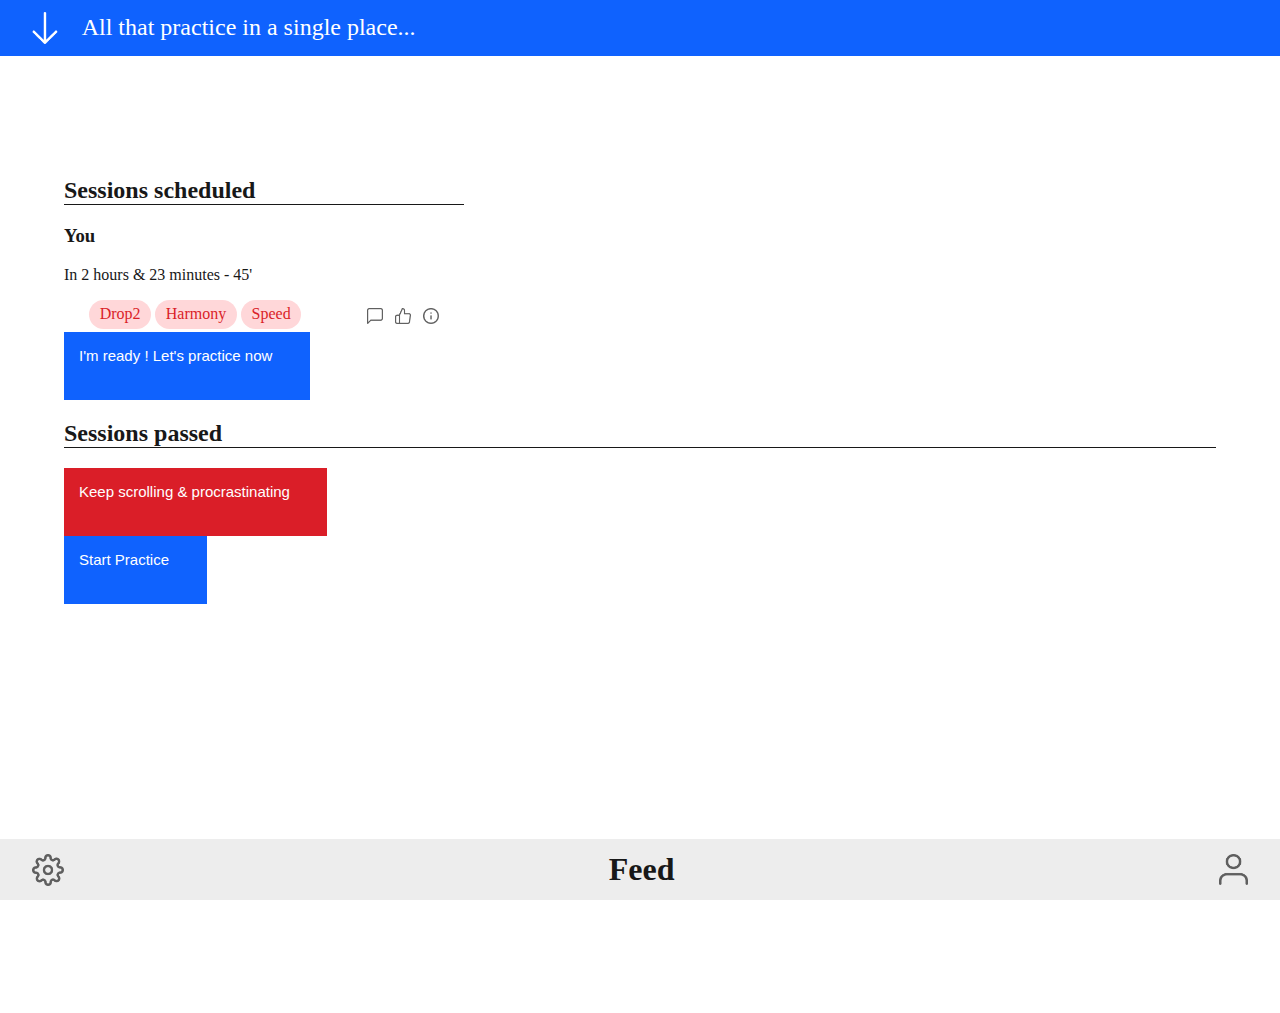
==== home.html @ fa9ef2a2 "feat: add content & basic styles to home/feed page" ====
<!DOCTYPE html>
<html lang="en">
<head>
    <meta charset="UTF-8">
    <meta http-equiv="X-UA-Compatible" content="IE=edge">
    <meta name="viewport" content="width=device-width, initial-scale=1.0">

    <link rel="stylesheet" href="assets/css/style.css">

    <title>PracticeLog - Home</title>
</head>
<body>

    <header class="headerMenu">
        <img class="mainMenus_img" src="assets/img/ico_arrow--white.png" alt="Header menu icon : it's an arrow pointing at the content on the bottom">
        <h2>All that practice in a single place...</h2>
    </header>
    
    <main id="home_main">
        <section class="home_scheduledSessSection">
            <h2 class="home_sectionH2">Sessions scheduled</h2>

            <div class="home_sessionItem">
                <div class="home_sessionItem_txt">
                    <h3 class="home_sessionItem_user">You</h3>
                    <p class="home_sessionItem_schedule">In 2 hours & 23 minutes - 45'</p>
                </div>

                <div class="home_sessionItem_bottomWrapper">
                    <div class="home_sessionItem_tagsWrapper">
                        <span class="home_sessionItem_tag sessionTag">Drop2</span>
                        <span class="home_sessionItem_tag sessionTag">Harmony</span>
                        <span class="home_sessionItem_tag sessionTag">Speed</span>
                    </div>
                    <div class="home_sessionItem_interactIcoWrapper">
                        <a href="" class="home_sessionItem_iconWrapper">
                            <img src="assets/img/ico_message--grey.png" alt="Message icon, use to comment">
                        </a>
                        <a href="" class="home_sessionItem_iconWrapper">
                            <img src="assets/img/ico_like--grey.png" alt="thumb up icon, use to like">
                        </a>
                        <a href="" class="home_sessionItem_iconWrapper">
                            <img src="assets/img/ico_info--grey.png" alt="help icon, use to see details">
                        </a> 
                    </div>
                </div>
            </div>

            <div class="home_scheduledSessSection_startWrapper">
                <button class="mainBtn">I'm ready ! Let's practice now</button>
            </div>
        </section>
        
        <section class="home_passedSessSection">
            <h2 class="home_sectionH2">Sessions passed</h2>

        </section>

        <nav class="home_startSection">
            <button class="mainBtn--red">Keep scrolling & procrastinating</button>
            <button class="mainBtn">Start Practice</button>
        </nav>
    </main>

    <footer class="footerMenu">
        <img class="mainMenus_img" src="assets/img/ico_settings--grey.png" alt="Settings icon">
        <h1>Feed</h1>
        <img class="mainMenus_img" src="assets/img/ico_user--grey.png" alt="User profile icon">
    </footer>

</body>
</html>
---- assets/css/style.css ----
/* COULEURS */
/* Position & Display classes */
.posFixed, .mainMenus, .headerMenu, .footerMenu, .footerMenu--welcome {
  position: fixed;
}

.posAbsolute, .login_formWrapper .login_registerLink::after {
  position: absolute;
}

.flexCol, .login_formWrapper {
  flex-direction: column;
}

/* Size & space classes */
.marginInlineCenter {
  margin-inline: auto;
}

.marginBlockCenter {
  margin-block: auto;
}

* {
  box-sizing: border-box;
}

html {
  min-height: 100vh;
  font-size: 62.5%;
}

body {
  min-height: inherit;
  margin: 0;
  padding: 0;
  position: relative;
  font-size: 16px;
  color: #181818;
}

.mainMenus, .footerMenu, .footerMenu--welcome, .headerMenu {
  width: 100%;
  padding: 0.75em 2em;
}
.mainMenus *, .footerMenu *, .footerMenu--welcome *, .headerMenu * {
  margin: 0;
}

.mainMenus_img {
  max-height: 2em;
}

.headerMenu {
  background-color: #0F62FE;
  top: 0;
  display: flex;
  justify-content: start;
  align-items: center;
  gap: 1.5em;
  color: white;
}
.headerMenu h1, .headerMenu h2, .headerMenu h3, .headerMenu h4, .headerMenu h5, .headerMenu h6 {
  font-weight: 300;
}
.headerMenu + main {
  margin-top: 12.5vh;
}

.footerMenu, .footerMenu--welcome {
  background-color: #EDEDED;
  bottom: 0;
  display: flex;
  justify-content: space-between;
  align-items: center;
  gap: 0;
}
.footerMenu--welcome {
  justify-content: center;
}

.mainInput {
  padding: 0.75em 0.5em;
  background-color: #EDEDED;
  border: none;
  border-bottom: 2px solid #D9D9D9;
  color: #838383;
}

label + .mainInput {
  margin-top: 0.75em;
}

.mainBtn, .mainBtn--red, .mainBtn--center, .mainBtn--noHeight {
  min-height: 4lh;
  padding: 1em;
  padding-right: 2.5em;
  display: flex;
  justify-content: start;
  align-items: start;
  gap: 0;
  border: none;
  background-color: #0F62FE;
  color: white;
  font-size: 1.5rem;
  text-align: left;
  cursor: pointer;
}
.mainBtn--red {
  background-color: #DA1E28;
}
.mainBtn--center {
  justify-content: center;
  text-align: center;
}
.mainBtn--noHeight {
  min-height: none;
}

.sessionTag {
  padding: 0.333em 0.666em;
  display: inline-block;
  border-radius: 100px;
  background-color: #FFD7D9;
  color: #DA1E28;
}

#login_main {
  width: 100%;
  min-height: inherit;
  display: flex;
  justify-content: center;
  align-items: center;
  gap: 0;
}

.login_formWrapper {
  width: clamp(60%, 90%, 800px);
  max-width: 800px;
  height: fit-content;
  display: flex;
  justify-content: space-between;
  align-items: center;
  gap: 1.5rem;
}
.login_formWrapper form {
  width: 100%;
  display: inherit;
  flex-direction: inherit;
}
.login_formWrapper label, .login_formWrapper .logSubmit, .login_formWrapper aside {
  margin-top: 3rem;
}
.login_formWrapper .logSubmit {
  display: flex;
  justify-content: space-between;
  align-items: end;
  gap: 0;
}
.login_formWrapper .mainBtn {
  min-width: 100px;
}
.login_formWrapper aside {
  align-self: flex-end;
  font-weight: 600;
}
.login_formWrapper .login_registerLink {
  display: inline-block;
  position: relative;
  margin-right: 2.5em;
  color: inherit;
  font-size: 2rem;
  font-weight: inherit;
  text-decoration: none;
}
.login_formWrapper .login_registerLink::after {
  width: 1.25em;
  height: 1.25em;
  content: "";
  display: inline-block;
  bottom: 0;
  right: -2.5em;
  background-image: url("../img/ico_forward--blue.png");
  background-repeat: no-repeat;
  background-position: center;
  background-size: contain;
}

#home_main {
  padding: 5vh 5vw;
}

.home_scheduledSessSection {
  width: 100%;
  max-width: 400px;
}

.home_sectionH2 {
  width: 100%;
  border-bottom: 1px solid #181818;
}

.home_sessionItem {
  max-width: 100%;
  width: 100%;
}

.home_sessionItem_bottomWrapper {
  max-height: 2em;
  display: flex;
  justify-content: space-around;
  align-items: center;
  gap: 1em;
}
.home_sessionItem_bottomWrapper .home_sessionItem_tagsWrapper {
  height: 2em;
}
.home_sessionItem_bottomWrapper .home_sessionItem_interactIcoWrapper {
  height: 2em;
  display: flex;
  justify-content: space-between;
  align-items: center;
  gap: 0.75em;
}
.home_sessionItem_bottomWrapper .home_sessionItem_iconWrapper {
  height: 1em;
  width: auto;
}
.home_sessionItem_bottomWrapper .home_sessionItem_iconWrapper img {
  max-height: 100%;
  object-fit: contain;
}

/*# sourceMappingURL=style.css.map */
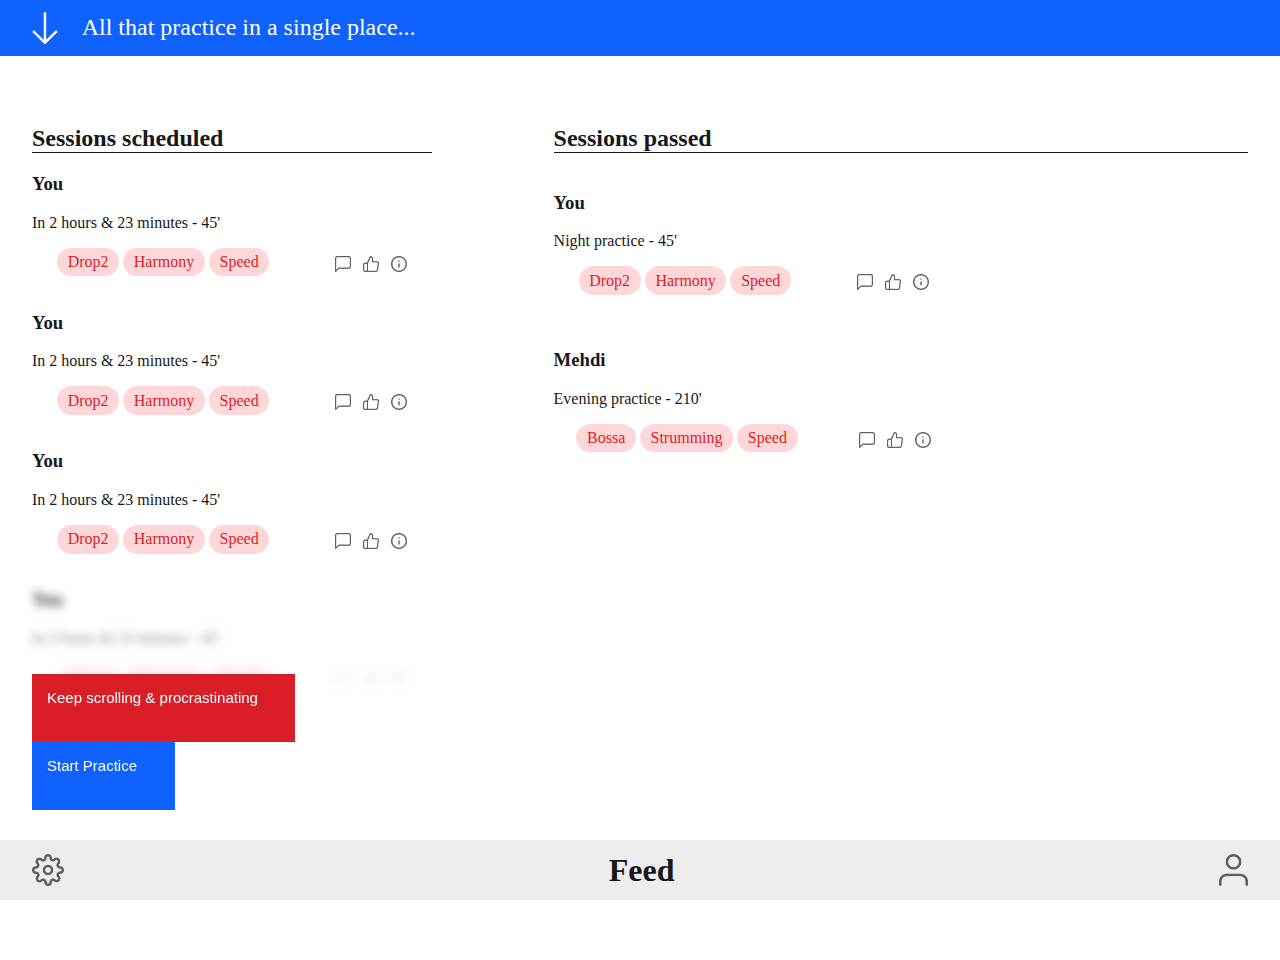
==== commit 2df44f81: "style: add responsive styles to feed/home page*" ====
--- a/home.html
+++ b/home.html
@@ -45,6 +45,156 @@
                     </div>
                 </div>
             </div>
+            <div class="home_sessionItem">
+                <div class="home_sessionItem_txt">
+                    <h3 class="home_sessionItem_user">You</h3>
+                    <p class="home_sessionItem_schedule">In 2 hours & 23 minutes - 45'</p>
+                </div>
+
+                <div class="home_sessionItem_bottomWrapper">
+                    <div class="home_sessionItem_tagsWrapper">
+                        <span class="home_sessionItem_tag sessionTag">Drop2</span>
+                        <span class="home_sessionItem_tag sessionTag">Harmony</span>
+                        <span class="home_sessionItem_tag sessionTag">Speed</span>
+                    </div>
+                    <div class="home_sessionItem_interactIcoWrapper">
+                        <a href="" class="home_sessionItem_iconWrapper">
+                            <img src="assets/img/ico_message--grey.png" alt="Message icon, use to comment">
+                        </a>
+                        <a href="" class="home_sessionItem_iconWrapper">
+                            <img src="assets/img/ico_like--grey.png" alt="thumb up icon, use to like">
+                        </a>
+                        <a href="" class="home_sessionItem_iconWrapper">
+                            <img src="assets/img/ico_info--grey.png" alt="help icon, use to see details">
+                        </a> 
+                    </div>
+                </div>
+            </div>
+            <div class="home_sessionItem">
+                <div class="home_sessionItem_txt">
+                    <h3 class="home_sessionItem_user">You</h3>
+                    <p class="home_sessionItem_schedule">In 2 hours & 23 minutes - 45'</p>
+                </div>
+
+                <div class="home_sessionItem_bottomWrapper">
+                    <div class="home_sessionItem_tagsWrapper">
+                        <span class="home_sessionItem_tag sessionTag">Drop2</span>
+                        <span class="home_sessionItem_tag sessionTag">Harmony</span>
+                        <span class="home_sessionItem_tag sessionTag">Speed</span>
+                    </div>
+                    <div class="home_sessionItem_interactIcoWrapper">
+                        <a href="" class="home_sessionItem_iconWrapper">
+                            <img src="assets/img/ico_message--grey.png" alt="Message icon, use to comment">
+                        </a>
+                        <a href="" class="home_sessionItem_iconWrapper">
+                            <img src="assets/img/ico_like--grey.png" alt="thumb up icon, use to like">
+                        </a>
+                        <a href="" class="home_sessionItem_iconWrapper">
+                            <img src="assets/img/ico_info--grey.png" alt="help icon, use to see details">
+                        </a> 
+                    </div>
+                </div>
+            </div>
+            <div class="home_sessionItem">
+                <div class="home_sessionItem_txt">
+                    <h3 class="home_sessionItem_user">You</h3>
+                    <p class="home_sessionItem_schedule">In 2 hours & 23 minutes - 45'</p>
+                </div>
+
+                <div class="home_sessionItem_bottomWrapper">
+                    <div class="home_sessionItem_tagsWrapper">
+                        <span class="home_sessionItem_tag sessionTag">Drop2</span>
+                        <span class="home_sessionItem_tag sessionTag">Harmony</span>
+                        <span class="home_sessionItem_tag sessionTag">Speed</span>
+                    </div>
+                    <div class="home_sessionItem_interactIcoWrapper">
+                        <a href="" class="home_sessionItem_iconWrapper">
+                            <img src="assets/img/ico_message--grey.png" alt="Message icon, use to comment">
+                        </a>
+                        <a href="" class="home_sessionItem_iconWrapper">
+                            <img src="assets/img/ico_like--grey.png" alt="thumb up icon, use to like">
+                        </a>
+                        <a href="" class="home_sessionItem_iconWrapper">
+                            <img src="assets/img/ico_info--grey.png" alt="help icon, use to see details">
+                        </a> 
+                    </div>
+                </div>
+            </div>
+            <div class="home_sessionItem">
+                <div class="home_sessionItem_txt">
+                    <h3 class="home_sessionItem_user">You</h3>
+                    <p class="home_sessionItem_schedule">In 2 hours & 23 minutes - 45'</p>
+                </div>
+
+                <div class="home_sessionItem_bottomWrapper">
+                    <div class="home_sessionItem_tagsWrapper">
+                        <span class="home_sessionItem_tag sessionTag">Drop2</span>
+                        <span class="home_sessionItem_tag sessionTag">Harmony</span>
+                        <span class="home_sessionItem_tag sessionTag">Speed</span>
+                    </div>
+                    <div class="home_sessionItem_interactIcoWrapper">
+                        <a href="" class="home_sessionItem_iconWrapper">
+                            <img src="assets/img/ico_message--grey.png" alt="Message icon, use to comment">
+                        </a>
+                        <a href="" class="home_sessionItem_iconWrapper">
+                            <img src="assets/img/ico_like--grey.png" alt="thumb up icon, use to like">
+                        </a>
+                        <a href="" class="home_sessionItem_iconWrapper">
+                            <img src="assets/img/ico_info--grey.png" alt="help icon, use to see details">
+                        </a> 
+                    </div>
+                </div>
+            </div>
+            <div class="home_sessionItem">
+                <div class="home_sessionItem_txt">
+                    <h3 class="home_sessionItem_user">You</h3>
+                    <p class="home_sessionItem_schedule">In 2 hours & 23 minutes - 45'</p>
+                </div>
+
+                <div class="home_sessionItem_bottomWrapper">
+                    <div class="home_sessionItem_tagsWrapper">
+                        <span class="home_sessionItem_tag sessionTag">Drop2</span>
+                        <span class="home_sessionItem_tag sessionTag">Harmony</span>
+                        <span class="home_sessionItem_tag sessionTag">Speed</span>
+                    </div>
+                    <div class="home_sessionItem_interactIcoWrapper">
+                        <a href="" class="home_sessionItem_iconWrapper">
+                            <img src="assets/img/ico_message--grey.png" alt="Message icon, use to comment">
+                        </a>
+                        <a href="" class="home_sessionItem_iconWrapper">
+                            <img src="assets/img/ico_like--grey.png" alt="thumb up icon, use to like">
+                        </a>
+                        <a href="" class="home_sessionItem_iconWrapper">
+                            <img src="assets/img/ico_info--grey.png" alt="help icon, use to see details">
+                        </a> 
+                    </div>
+                </div>
+            </div>
+            <div class="home_sessionItem">
+                <div class="home_sessionItem_txt">
+                    <h3 class="home_sessionItem_user">You</h3>
+                    <p class="home_sessionItem_schedule">In 2 hours & 23 minutes - 45'</p>
+                </div>
+
+                <div class="home_sessionItem_bottomWrapper">
+                    <div class="home_sessionItem_tagsWrapper">
+                        <span class="home_sessionItem_tag sessionTag">Drop2</span>
+                        <span class="home_sessionItem_tag sessionTag">Harmony</span>
+                        <span class="home_sessionItem_tag sessionTag">Speed</span>
+                    </div>
+                    <div class="home_sessionItem_interactIcoWrapper">
+                        <a href="" class="home_sessionItem_iconWrapper">
+                            <img src="assets/img/ico_message--grey.png" alt="Message icon, use to comment">
+                        </a>
+                        <a href="" class="home_sessionItem_iconWrapper">
+                            <img src="assets/img/ico_like--grey.png" alt="thumb up icon, use to like">
+                        </a>
+                        <a href="" class="home_sessionItem_iconWrapper">
+                            <img src="assets/img/ico_info--grey.png" alt="help icon, use to see details">
+                        </a> 
+                    </div>
+                </div>
+            </div>
 
             <div class="home_scheduledSessSection_startWrapper">
                 <button class="mainBtn">I'm ready ! Let's practice now</button>
@@ -54,6 +204,59 @@
         <section class="home_passedSessSection">
             <h2 class="home_sectionH2">Sessions passed</h2>
 
+            <div class="home_passedSessSection_itemsWrapper">
+                <div class="home_sessionItem">
+                    <div class="home_sessionItem_txt">
+                        <h3 class="home_sessionItem_user">You</h3>
+                        <p class="home_sessionItem_schedule">Night practice - 45'</p>
+                    </div>
+    
+                    <div class="home_sessionItem_bottomWrapper">
+                        <div class="home_sessionItem_tagsWrapper">
+                            <span class="home_sessionItem_tag sessionTag">Drop2</span>
+                            <span class="home_sessionItem_tag sessionTag">Harmony</span>
+                            <span class="home_sessionItem_tag sessionTag">Speed</span>
+                        </div>
+                        <div class="home_sessionItem_interactIcoWrapper">
+                            <a href="" class="home_sessionItem_iconWrapper">
+                                <img src="assets/img/ico_message--grey.png" alt="Message icon, use to comment">
+                            </a>
+                            <a href="" class="home_sessionItem_iconWrapper">
+                                <img src="assets/img/ico_like--grey.png" alt="thumb up icon, use to like">
+                            </a>
+                            <a href="" class="home_sessionItem_iconWrapper">
+                                <img src="assets/img/ico_info--grey.png" alt="help icon, use to see details">
+                            </a> 
+                        </div>
+                    </div>
+                </div>
+    
+                <div class="home_sessionItem">
+                    <div class="home_sessionItem_txt">
+                        <h3 class="home_sessionItem_user">Mehdi</h3>
+                        <p class="home_sessionItem_schedule">Evening practice - 210'</p>
+                    </div>
+    
+                    <div class="home_sessionItem_bottomWrapper">
+                        <div class="home_sessionItem_tagsWrapper">
+                            <span class="home_sessionItem_tag sessionTag">Bossa</span>
+                            <span class="home_sessionItem_tag sessionTag">Strumming</span>
+                            <span class="home_sessionItem_tag sessionTag">Speed</span>
+                        </div>
+                        <div class="home_sessionItem_interactIcoWrapper">
+                            <a href="" class="home_sessionItem_iconWrapper">
+                                <img src="assets/img/ico_message--grey.png" alt="Message icon, use to comment">
+                            </a>
+                            <a href="" class="home_sessionItem_iconWrapper">
+                                <img src="assets/img/ico_like--grey.png" alt="thumb up icon, use to like">
+                            </a>
+                            <a href="" class="home_sessionItem_iconWrapper">
+                                <img src="assets/img/ico_info--grey.png" alt="help icon, use to see details">
+                            </a> 
+                        </div>
+                    </div>
+                </div>
+            </div>
         </section>
 
         <nav class="home_startSection">
--- a/assets/css/style.css
+++ b/assets/css/style.css
@@ -41,6 +41,7 @@
 
 .mainMenus, .footerMenu, .footerMenu--welcome, .headerMenu {
   width: 100%;
+  max-height: 6rem;
   padding: 0.75em 2em;
 }
 .mainMenus *, .footerMenu *, .footerMenu--welcome *, .headerMenu * {
@@ -64,7 +65,7 @@
   font-weight: 300;
 }
 .headerMenu + main {
-  margin-top: 12.5vh;
+  margin-top: 6rem;
 }
 
 .footerMenu, .footerMenu--welcome {
@@ -77,6 +78,9 @@
 }
 .footerMenu--welcome {
   justify-content: center;
+}
+.footerMenu + main, .footerMenu--welcome + main {
+  margin-bottom: 6rem;
 }
 
 .mainInput {
@@ -187,11 +191,15 @@
 }
 
 #home_main {
-  padding: 5vh 5vw;
+  padding: 5vh 2.5vw;
+}
+
+section {
+  width: 100%;
+  height: fit-content;
 }
 
 .home_scheduledSessSection {
-  width: 100%;
   max-width: 400px;
 }
 
@@ -201,8 +209,9 @@
 }
 
 .home_sessionItem {
-  max-width: 100%;
-  width: 100%;
+  max-width: 400px;
+  width: 100%;
+  margin-bottom: 2em;
 }
 
 .home_sessionItem_bottomWrapper {
@@ -231,4 +240,45 @@
   object-fit: contain;
 }
 
+.home_scheduledSessSection_startWrapper {
+  margin-left: auto;
+}
+.home_scheduledSessSection_startWrapper button {
+  margin-left: inherit;
+}
+
+@media screen and (min-width: 800px) {
+  #home_main {
+    padding: 5vh 2.5vw;
+    display: flex;
+    justify-content: space-between;
+    align-items: start;
+    gap: 10%;
+  }
+
+  .home_scheduledSessSection {
+    max-height: 75vh;
+    overflow-y: scroll;
+  }
+
+  .home_startSection {
+    min-width: 450px;
+    padding: 10vh 1vw 1vh 1vw;
+    position: fixed;
+    bottom: 9vh;
+    left: 1.5vw;
+    background: white;
+    background: linear-gradient(0deg, rgb(255, 255, 255) 50%, rgba(255, 255, 255, 0) 100%);
+    backdrop-filter: blur(5px);
+  }
+
+  .home_passedSessSection_itemsWrapper {
+    display: flex;
+    justify-content: start;
+    align-items: start;
+    gap: 0;
+    flex-wrap: wrap;
+  }
+}
+
 /*# sourceMappingURL=style.css.map */
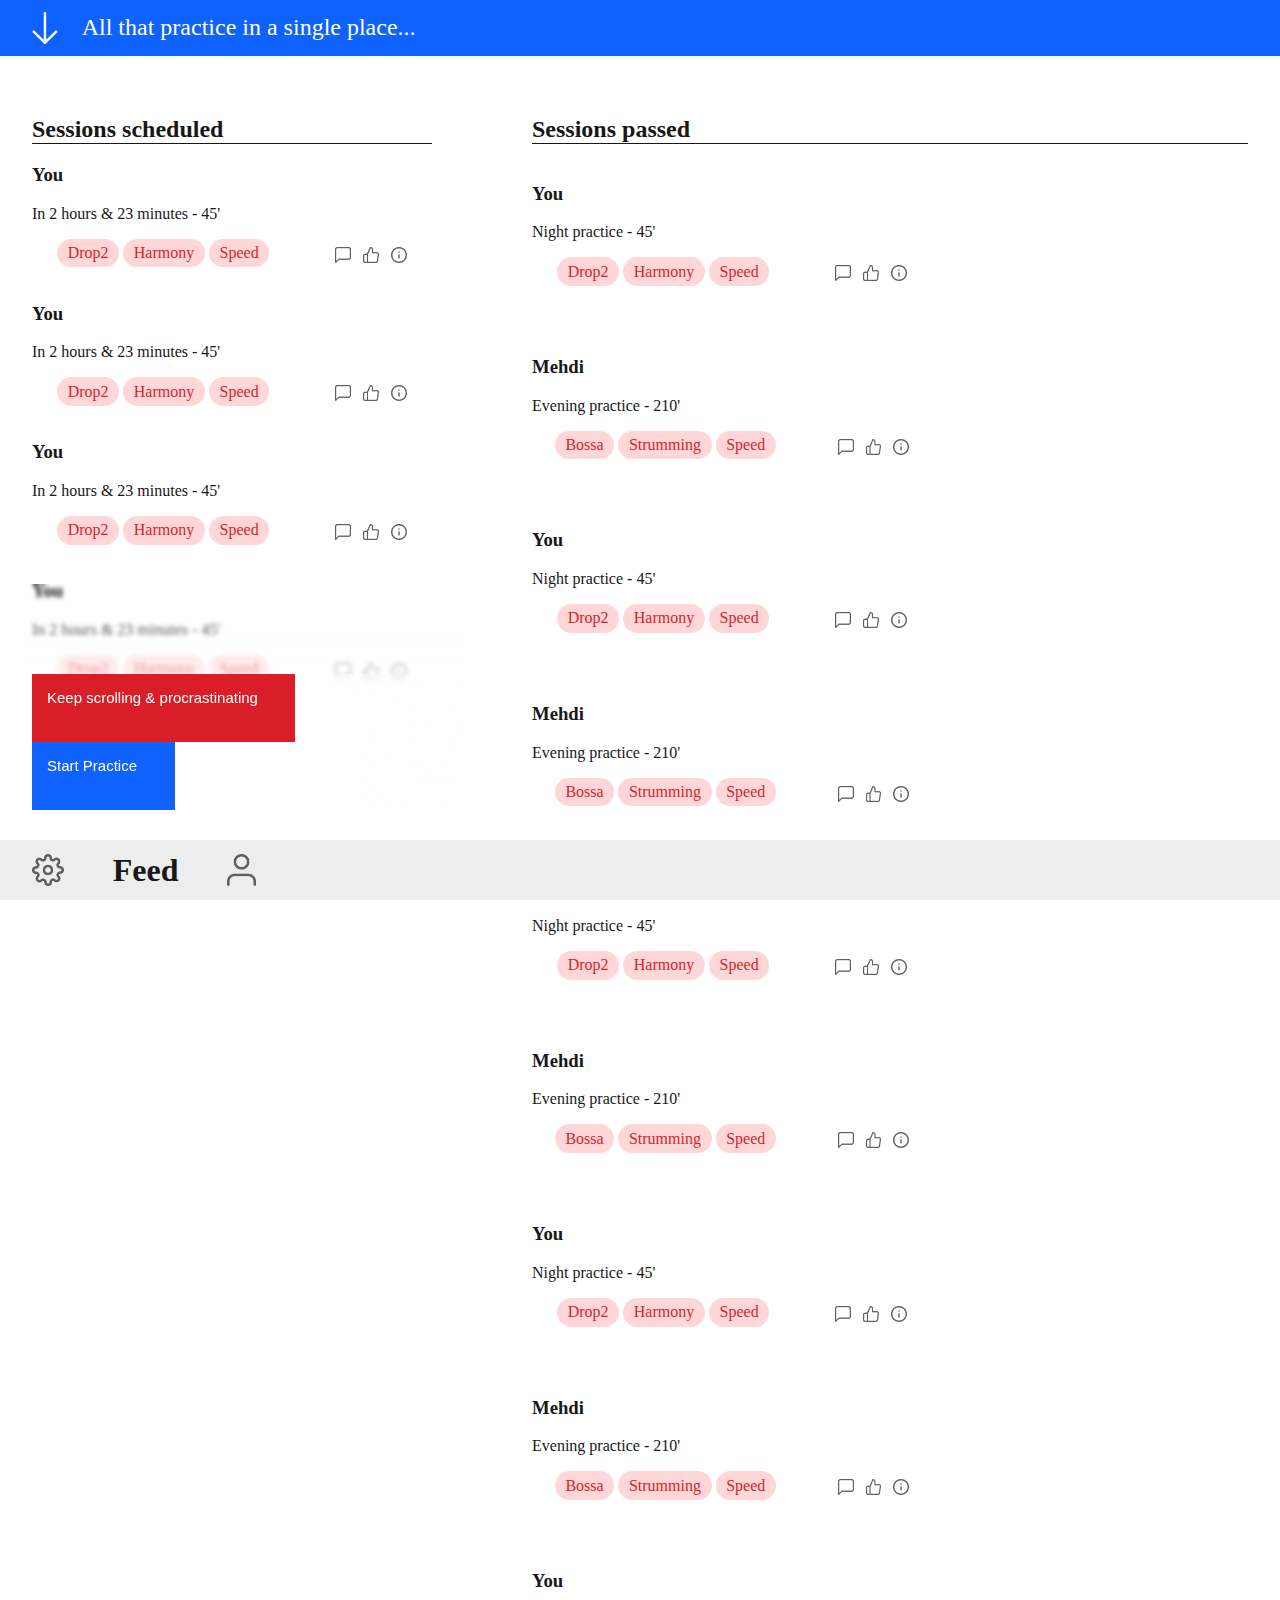
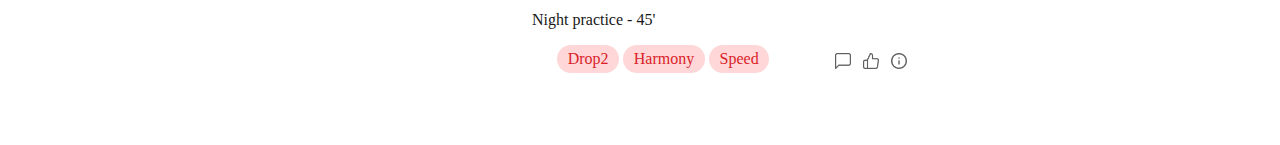
==== commit 1ca27cdf: "feat: add content & basic styles to register page" ====
--- a/home.html
+++ b/home.html
@@ -256,13 +256,197 @@
                         </div>
                     </div>
                 </div>
+                
+                <div class="home_sessionItem">
+                    <div class="home_sessionItem_txt">
+                        <h3 class="home_sessionItem_user">You</h3>
+                        <p class="home_sessionItem_schedule">Night practice - 45'</p>
+                    </div>
+    
+                    <div class="home_sessionItem_bottomWrapper">
+                        <div class="home_sessionItem_tagsWrapper">
+                            <span class="home_sessionItem_tag sessionTag">Drop2</span>
+                            <span class="home_sessionItem_tag sessionTag">Harmony</span>
+                            <span class="home_sessionItem_tag sessionTag">Speed</span>
+                        </div>
+                        <div class="home_sessionItem_interactIcoWrapper">
+                            <a href="" class="home_sessionItem_iconWrapper">
+                                <img src="assets/img/ico_message--grey.png" alt="Message icon, use to comment">
+                            </a>
+                            <a href="" class="home_sessionItem_iconWrapper">
+                                <img src="assets/img/ico_like--grey.png" alt="thumb up icon, use to like">
+                            </a>
+                            <a href="" class="home_sessionItem_iconWrapper">
+                                <img src="assets/img/ico_info--grey.png" alt="help icon, use to see details">
+                            </a> 
+                        </div>
+                    </div>
+                </div>
+    
+                <div class="home_sessionItem">
+                    <div class="home_sessionItem_txt">
+                        <h3 class="home_sessionItem_user">Mehdi</h3>
+                        <p class="home_sessionItem_schedule">Evening practice - 210'</p>
+                    </div>
+    
+                    <div class="home_sessionItem_bottomWrapper">
+                        <div class="home_sessionItem_tagsWrapper">
+                            <span class="home_sessionItem_tag sessionTag">Bossa</span>
+                            <span class="home_sessionItem_tag sessionTag">Strumming</span>
+                            <span class="home_sessionItem_tag sessionTag">Speed</span>
+                        </div>
+                        <div class="home_sessionItem_interactIcoWrapper">
+                            <a href="" class="home_sessionItem_iconWrapper">
+                                <img src="assets/img/ico_message--grey.png" alt="Message icon, use to comment">
+                            </a>
+                            <a href="" class="home_sessionItem_iconWrapper">
+                                <img src="assets/img/ico_like--grey.png" alt="thumb up icon, use to like">
+                            </a>
+                            <a href="" class="home_sessionItem_iconWrapper">
+                                <img src="assets/img/ico_info--grey.png" alt="help icon, use to see details">
+                            </a> 
+                        </div>
+                    </div>
+                </div>
+                <div class="home_sessionItem">
+                    <div class="home_sessionItem_txt">
+                        <h3 class="home_sessionItem_user">You</h3>
+                        <p class="home_sessionItem_schedule">Night practice - 45'</p>
+                    </div>
+    
+                    <div class="home_sessionItem_bottomWrapper">
+                        <div class="home_sessionItem_tagsWrapper">
+                            <span class="home_sessionItem_tag sessionTag">Drop2</span>
+                            <span class="home_sessionItem_tag sessionTag">Harmony</span>
+                            <span class="home_sessionItem_tag sessionTag">Speed</span>
+                        </div>
+                        <div class="home_sessionItem_interactIcoWrapper">
+                            <a href="" class="home_sessionItem_iconWrapper">
+                                <img src="assets/img/ico_message--grey.png" alt="Message icon, use to comment">
+                            </a>
+                            <a href="" class="home_sessionItem_iconWrapper">
+                                <img src="assets/img/ico_like--grey.png" alt="thumb up icon, use to like">
+                            </a>
+                            <a href="" class="home_sessionItem_iconWrapper">
+                                <img src="assets/img/ico_info--grey.png" alt="help icon, use to see details">
+                            </a> 
+                        </div>
+                    </div>
+                </div>
+    
+                <div class="home_sessionItem">
+                    <div class="home_sessionItem_txt">
+                        <h3 class="home_sessionItem_user">Mehdi</h3>
+                        <p class="home_sessionItem_schedule">Evening practice - 210'</p>
+                    </div>
+    
+                    <div class="home_sessionItem_bottomWrapper">
+                        <div class="home_sessionItem_tagsWrapper">
+                            <span class="home_sessionItem_tag sessionTag">Bossa</span>
+                            <span class="home_sessionItem_tag sessionTag">Strumming</span>
+                            <span class="home_sessionItem_tag sessionTag">Speed</span>
+                        </div>
+                        <div class="home_sessionItem_interactIcoWrapper">
+                            <a href="" class="home_sessionItem_iconWrapper">
+                                <img src="assets/img/ico_message--grey.png" alt="Message icon, use to comment">
+                            </a>
+                            <a href="" class="home_sessionItem_iconWrapper">
+                                <img src="assets/img/ico_like--grey.png" alt="thumb up icon, use to like">
+                            </a>
+                            <a href="" class="home_sessionItem_iconWrapper">
+                                <img src="assets/img/ico_info--grey.png" alt="help icon, use to see details">
+                            </a> 
+                        </div>
+                    </div>
+                </div>
+                
+                <div class="home_sessionItem">
+                    <div class="home_sessionItem_txt">
+                        <h3 class="home_sessionItem_user">You</h3>
+                        <p class="home_sessionItem_schedule">Night practice - 45'</p>
+                    </div>
+    
+                    <div class="home_sessionItem_bottomWrapper">
+                        <div class="home_sessionItem_tagsWrapper">
+                            <span class="home_sessionItem_tag sessionTag">Drop2</span>
+                            <span class="home_sessionItem_tag sessionTag">Harmony</span>
+                            <span class="home_sessionItem_tag sessionTag">Speed</span>
+                        </div>
+                        <div class="home_sessionItem_interactIcoWrapper">
+                            <a href="" class="home_sessionItem_iconWrapper">
+                                <img src="assets/img/ico_message--grey.png" alt="Message icon, use to comment">
+                            </a>
+                            <a href="" class="home_sessionItem_iconWrapper">
+                                <img src="assets/img/ico_like--grey.png" alt="thumb up icon, use to like">
+                            </a>
+                            <a href="" class="home_sessionItem_iconWrapper">
+                                <img src="assets/img/ico_info--grey.png" alt="help icon, use to see details">
+                            </a> 
+                        </div>
+                    </div>
+                </div>
+                
+                <div class="home_sessionItem">
+                    <div class="home_sessionItem_txt">
+                        <h3 class="home_sessionItem_user">Mehdi</h3>
+                        <p class="home_sessionItem_schedule">Evening practice - 210'</p>
+                    </div>
+                    
+                    <div class="home_sessionItem_bottomWrapper">
+                        <div class="home_sessionItem_tagsWrapper">
+                            <span class="home_sessionItem_tag sessionTag">Bossa</span>
+                            <span class="home_sessionItem_tag sessionTag">Strumming</span>
+                            <span class="home_sessionItem_tag sessionTag">Speed</span>
+                        </div>
+                        <div class="home_sessionItem_interactIcoWrapper">
+                            <a href="" class="home_sessionItem_iconWrapper">
+                                <img src="assets/img/ico_message--grey.png" alt="Message icon, use to comment">
+                            </a>
+                            <a href="" class="home_sessionItem_iconWrapper">
+                                <img src="assets/img/ico_like--grey.png" alt="thumb up icon, use to like">
+                            </a>
+                            <a href="" class="home_sessionItem_iconWrapper">
+                                <img src="assets/img/ico_info--grey.png" alt="help icon, use to see details">
+                            </a> 
+                        </div>
+                    </div>
+                </div>
+
+                <div class="home_sessionItem">
+                    <div class="home_sessionItem_txt">
+                        <h3 class="home_sessionItem_user">You</h3>
+                        <p class="home_sessionItem_schedule">Night practice - 45'</p>
+                    </div>
+    
+                    <div class="home_sessionItem_bottomWrapper">
+                        <div class="home_sessionItem_tagsWrapper">
+                            <span class="home_sessionItem_tag sessionTag">Drop2</span>
+                            <span class="home_sessionItem_tag sessionTag">Harmony</span>
+                            <span class="home_sessionItem_tag sessionTag">Speed</span>
+                        </div>
+                        <div class="home_sessionItem_interactIcoWrapper">
+                            <a href="" class="home_sessionItem_iconWrapper">
+                                <img src="assets/img/ico_message--grey.png" alt="Message icon, use to comment">
+                            </a>
+                            <a href="" class="home_sessionItem_iconWrapper">
+                                <img src="assets/img/ico_like--grey.png" alt="thumb up icon, use to like">
+                            </a>
+                            <a href="" class="home_sessionItem_iconWrapper">
+                                <img src="assets/img/ico_info--grey.png" alt="help icon, use to see details">
+                            </a> 
+                        </div>
+                    </div>
+                </div>
             </div>
         </section>
-
-        <nav class="home_startSection">
-            <button class="mainBtn--red">Keep scrolling & procrastinating</button>
-            <button class="mainBtn">Start Practice</button>
-        </nav>
+        
+        <div class="home_startSection">
+            <div class="home_startSection_bgdBlur"></div>
+            <nav class="home_startSection_btns">
+                <button class="mainBtn--red">Keep scrolling & procrastinating</button>
+                <button class="mainBtn">Start Practice</button>
+            </nav>
+        </div>
     </main>
 
     <footer class="footerMenu">
--- a/assets/css/style.css
+++ b/assets/css/style.css
@@ -4,11 +4,11 @@
   position: fixed;
 }
 
-.posAbsolute, .login_formWrapper .login_registerLink::after {
+.posAbsolute, .login_formWrapper .login_register_link::after, .login_formWrapper .login_register_link--right::after, .login_formWrapper .login_register_link--left::after, .login_formWrapper--register .login_register_link::after, .login_formWrapper--register .login_register_link--right::after, .login_formWrapper--register .login_register_link--left::after {
   position: absolute;
 }
 
-.flexCol, .login_formWrapper {
+.flexCol, .login_formWrapper, .login_formWrapper--register {
   flex-direction: column;
 }
 
@@ -108,6 +108,7 @@
   color: white;
   font-size: 1.5rem;
   text-align: left;
+  text-decoration: none;
   cursor: pointer;
 }
 .mainBtn--red {
@@ -129,6 +130,14 @@
   color: #DA1E28;
 }
 
+@media screen and (min-width: 800px) {
+  .footerMenu, .footerMenu--welcome {
+    padding-right: 80%;
+  }
+  .footerMenu--welcome {
+    padding-right: unset;
+  }
+}
 #login_main {
   width: 100%;
   min-height: inherit;
@@ -138,7 +147,7 @@
   gap: 0;
 }
 
-.login_formWrapper {
+.login_formWrapper, .login_formWrapper--register {
   width: clamp(60%, 90%, 800px);
   max-width: 800px;
   height: fit-content;
@@ -147,48 +156,66 @@
   align-items: center;
   gap: 1.5rem;
 }
-.login_formWrapper form {
+.login_formWrapper .form, .login_formWrapper--register .form {
   width: 100%;
   display: inherit;
   flex-direction: inherit;
 }
-.login_formWrapper label, .login_formWrapper .logSubmit, .login_formWrapper aside {
+.login_formWrapper label, .login_formWrapper--register label, .login_formWrapper .logSubmit, .login_formWrapper--register .logSubmit, .login_formWrapper .logSubmit--register, .login_formWrapper--register .logSubmit--register, .login_formWrapper aside, .login_formWrapper--register aside {
   margin-top: 3rem;
 }
-.login_formWrapper .logSubmit {
+.login_formWrapper .logSubmit, .login_formWrapper--register .logSubmit, .login_formWrapper .logSubmit--register, .login_formWrapper--register .logSubmit--register {
   display: flex;
   justify-content: space-between;
   align-items: end;
   gap: 0;
 }
-.login_formWrapper .mainBtn {
+.login_formWrapper .logSubmit--register, .login_formWrapper--register .logSubmit--register {
+  justify-content: end;
+}
+.login_formWrapper .mainBtn, .login_formWrapper--register .mainBtn {
   min-width: 100px;
 }
-.login_formWrapper aside {
+.login_formWrapper aside, .login_formWrapper--register aside {
   align-self: flex-end;
   font-weight: 600;
 }
-.login_formWrapper .login_registerLink {
+.login_formWrapper .login_register_link, .login_formWrapper--register .login_register_link, .login_formWrapper .login_register_link--left, .login_formWrapper--register .login_register_link--left, .login_formWrapper .login_register_link--right, .login_formWrapper--register .login_register_link--right {
   display: inline-block;
   position: relative;
-  margin-right: 2.5em;
   color: inherit;
   font-size: 2rem;
   font-weight: inherit;
   text-decoration: none;
 }
-.login_formWrapper .login_registerLink::after {
+.login_formWrapper .login_register_link::after, .login_formWrapper--register .login_register_link::after, .login_formWrapper .login_register_link--left::after, .login_formWrapper--register .login_register_link--left::after, .login_formWrapper .login_register_link--right::after, .login_formWrapper--register .login_register_link--right::after {
   width: 1.25em;
   height: 1.25em;
   content: "";
   display: inline-block;
   bottom: 0;
-  right: -2.5em;
   background-image: url("../img/ico_forward--blue.png");
   background-repeat: no-repeat;
   background-position: center;
   background-size: contain;
 }
+.login_formWrapper .login_register_link--right, .login_formWrapper--register .login_register_link--right {
+  margin-right: 2.5em;
+}
+.login_formWrapper .login_register_link--right::after, .login_formWrapper--register .login_register_link--right::after {
+  right: -2.5em;
+}
+.login_formWrapper .login_register_link--left, .login_formWrapper--register .login_register_link--left {
+  margin-left: 2.5em;
+}
+.login_formWrapper .login_register_link--left::after, .login_formWrapper--register .login_register_link--left::after {
+  left: -2.5em;
+  transform: rotate(180deg);
+}
+
+.login_formWrapper--register aside {
+  align-self: flex-start;
+}
 
 #home_main {
   padding: 5vh 2.5vw;
@@ -205,6 +232,7 @@
 
 .home_sectionH2 {
   width: 100%;
+  max-width: 800px;
   border-bottom: 1px solid #181818;
 }
 
@@ -247,36 +275,65 @@
   margin-left: inherit;
 }
 
+.home_passedSessSection {
+  margin-top: 5vh;
+}
+
 @media screen and (min-width: 800px) {
   #home_main {
-    padding: 5vh 2.5vw;
+    padding: 4vh 2.5vw;
     display: flex;
     justify-content: space-between;
     align-items: start;
-    gap: 10%;
+    gap: 100px;
   }
 
   .home_scheduledSessSection {
     max-height: 75vh;
+    padding-bottom: 20vh;
     overflow-y: scroll;
+    /* Hide scrollbar for IE, Edge and Firefox */
+    -ms-overflow-style: none;
+    scrollbar-width: none;
+    /* Hide scrollbar for Chrome, Safari and Opera */
+  }
+  .home_scheduledSessSection::-webkit-scrollbar {
+    display: none;
   }
 
   .home_startSection {
     min-width: 450px;
+    height: fit-content;
     padding: 10vh 1vw 1vh 1vw;
     position: fixed;
     bottom: 9vh;
     left: 1.5vw;
+  }
+  .home_startSection .home_startSection_bgdBlur {
+    width: 100%;
+    height: 100%;
+    position: absolute;
+    inset: 0;
+    z-index: -1;
     background: white;
-    background: linear-gradient(0deg, rgb(255, 255, 255) 50%, rgba(255, 255, 255, 0) 100%);
-    backdrop-filter: blur(5px);
+    background: linear-gradient(0deg, rgb(255, 255, 255) 33%, rgba(255, 255, 255, 0) 100%);
+    backdrop-filter: blur(2px);
+  }
+  .home_startSection .home_startSection_btns {
+    background: radial-gradient(circle, rgba(255, 255, 255, 0.5) 50%, rgba(255, 255, 255, 0) 100%);
+    backdrop-filter: blur(2px);
+    z-index: 11;
+  }
+
+  .home_passedSessSection {
+    margin-top: 0;
   }
 
   .home_passedSessSection_itemsWrapper {
     display: flex;
     justify-content: start;
     align-items: start;
-    gap: 0;
+    gap: 1em;
     flex-wrap: wrap;
   }
 }
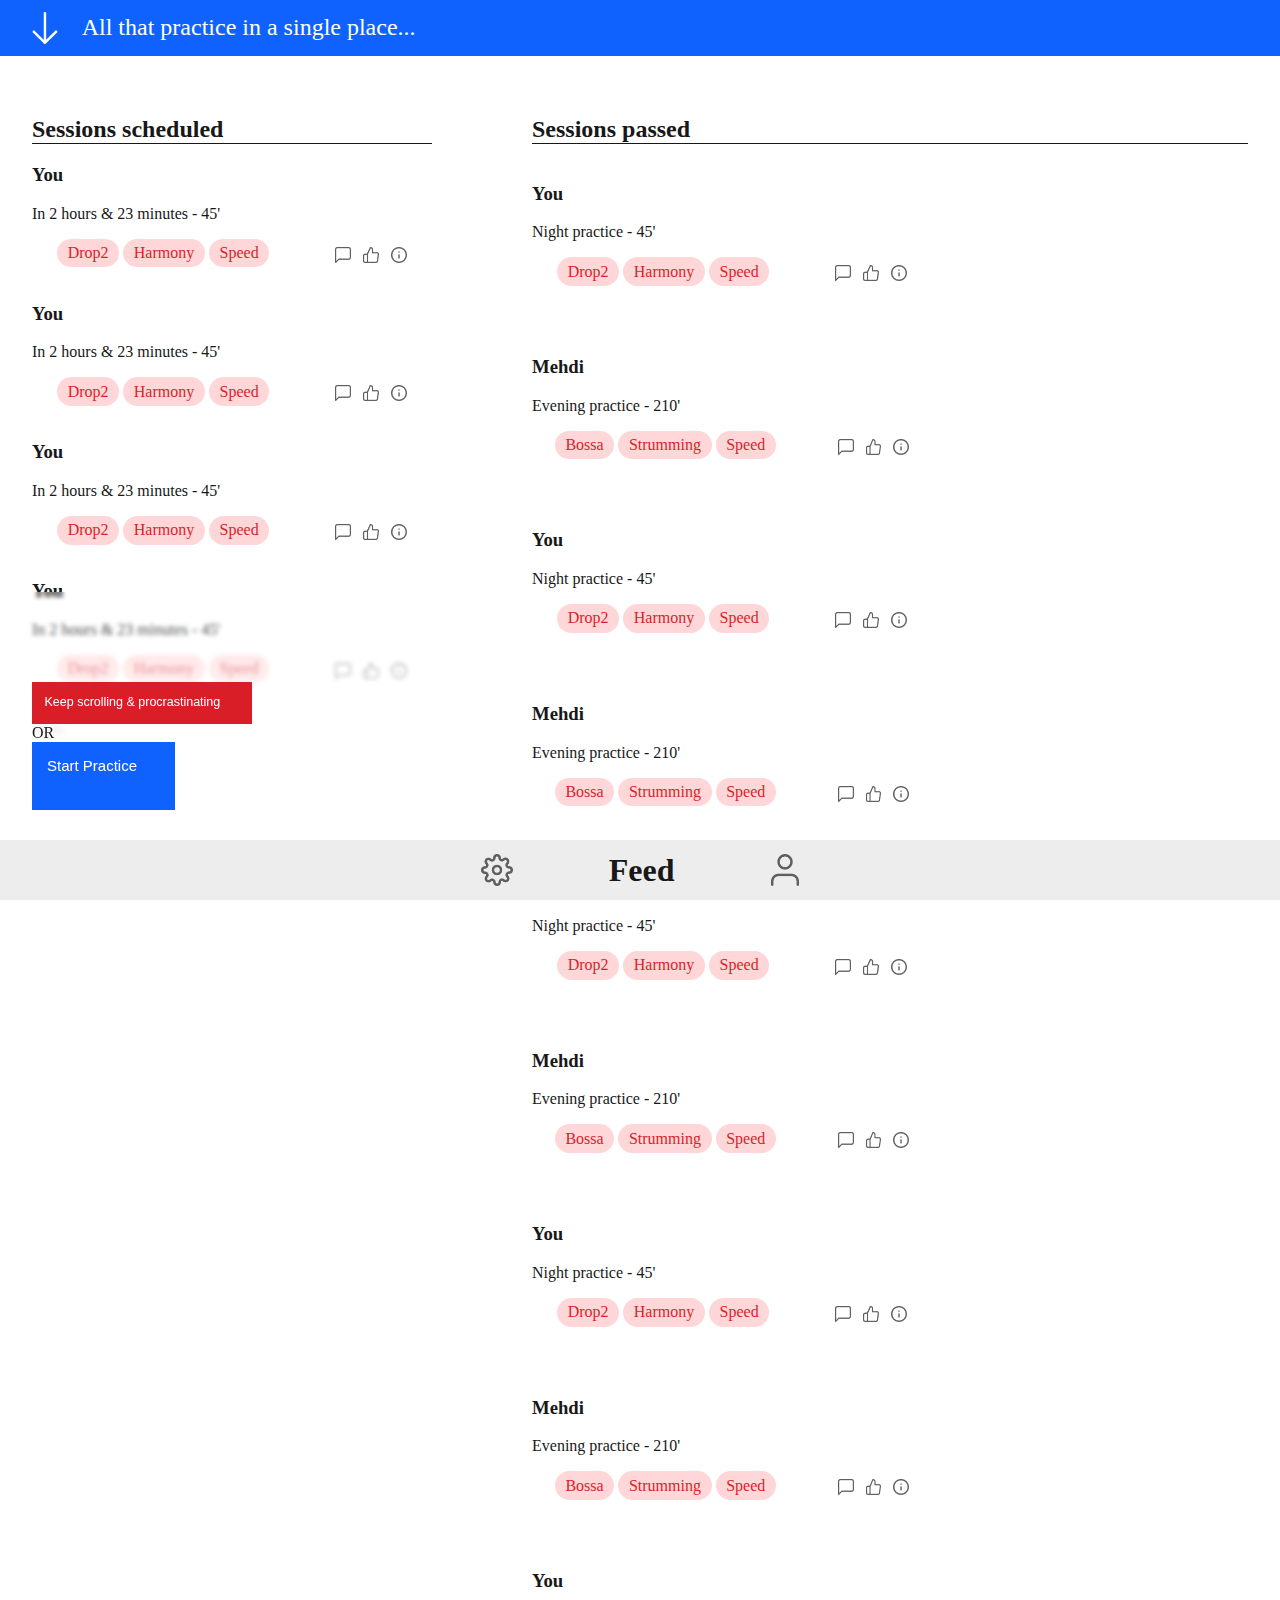
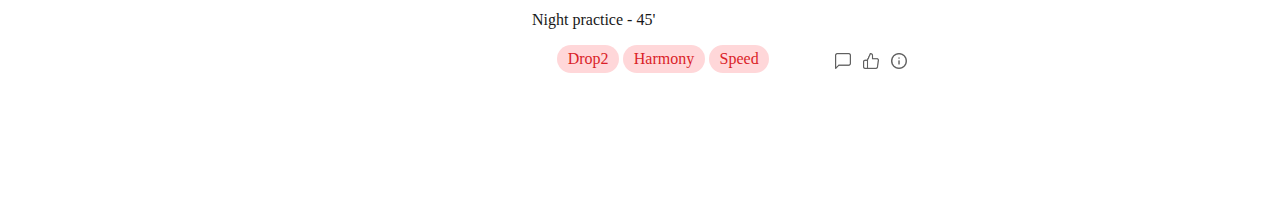
==== commit 667b559f: "feat: add register.2 content and basic styles [TOGGLE SWITCH MISSING]" ====
--- a/home.html
+++ b/home.html
@@ -444,6 +444,7 @@
             <div class="home_startSection_bgdBlur"></div>
             <nav class="home_startSection_btns">
                 <button class="mainBtn--red">Keep scrolling & procrastinating</button>
+                OR
                 <button class="mainBtn">Start Practice</button>
             </nav>
         </div>
--- a/assets/css/style.css
+++ b/assets/css/style.css
@@ -19,6 +19,22 @@
 
 .marginBlockCenter {
   margin-block: auto;
+}
+
+/* Fonts classes */
+.h, .h1, .h2, .h3, .h4, .h5, .h6 {
+  font-weight: 800;
+}
+.h1 {
+  font-size: 2em;
+}
+.h2 {
+  font-size: 1.5em;
+  font-weight: 700;
+}
+.h3 {
+  font-size: 1.25em;
+  font-weight: 600;
 }
 
 * {
@@ -79,7 +95,8 @@
 .footerMenu--welcome {
   justify-content: center;
 }
-.footerMenu + main, .footerMenu--welcome + main {
+
+main {
   margin-bottom: 6rem;
 }
 
@@ -97,6 +114,7 @@
 
 .mainBtn, .mainBtn--red, .mainBtn--center, .mainBtn--noHeight {
   min-height: 4lh;
+  max-width: 250px;
   padding: 1em;
   padding-right: 2.5em;
   display: flex;
@@ -112,6 +130,8 @@
   cursor: pointer;
 }
 .mainBtn--red {
+  min-height: 3lh;
+  font-size: 1.25rem;
   background-color: #DA1E28;
 }
 .mainBtn--center {
@@ -132,10 +152,8 @@
 
 @media screen and (min-width: 800px) {
   .footerMenu, .footerMenu--welcome {
-    padding-right: 80%;
-  }
-  .footerMenu--welcome {
-    padding-right: unset;
+    justify-content: center;
+    gap: 7.5vw;
   }
 }
 #login_main {
@@ -217,6 +235,22 @@
   align-self: flex-start;
 }
 
+.register_introTxt {
+  width: 100%;
+  text-align: left;
+}
+.register_introTxt .h2 {
+  margin-bottom: 0;
+}
+
+.register2_submit {
+  width: 100%;
+  display: flex;
+  justify-content: space-between;
+  align-items: end;
+  gap: 0;
+}
+
 #home_main {
   padding: 5vh 2.5vw;
 }
@@ -320,7 +354,6 @@
     backdrop-filter: blur(2px);
   }
   .home_startSection .home_startSection_btns {
-    background: radial-gradient(circle, rgba(255, 255, 255, 0.5) 50%, rgba(255, 255, 255, 0) 100%);
     backdrop-filter: blur(2px);
     z-index: 11;
   }
